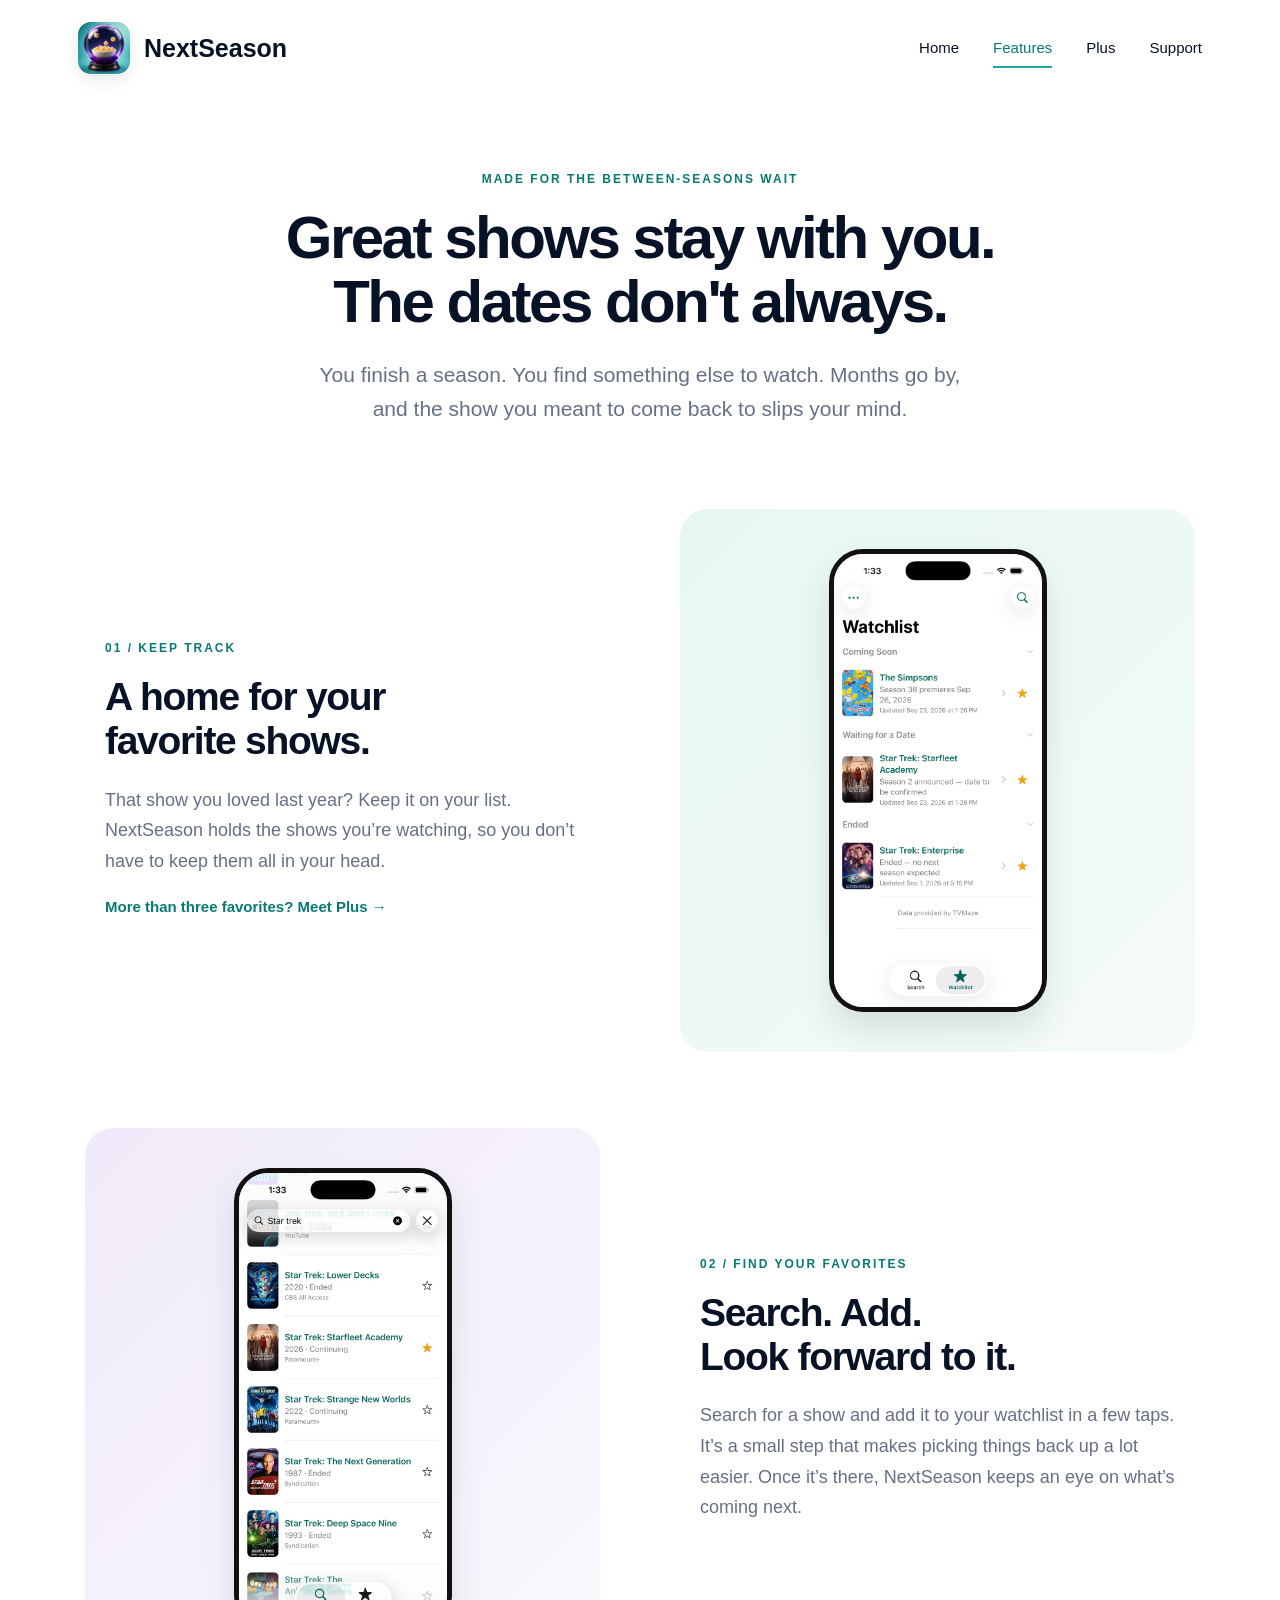
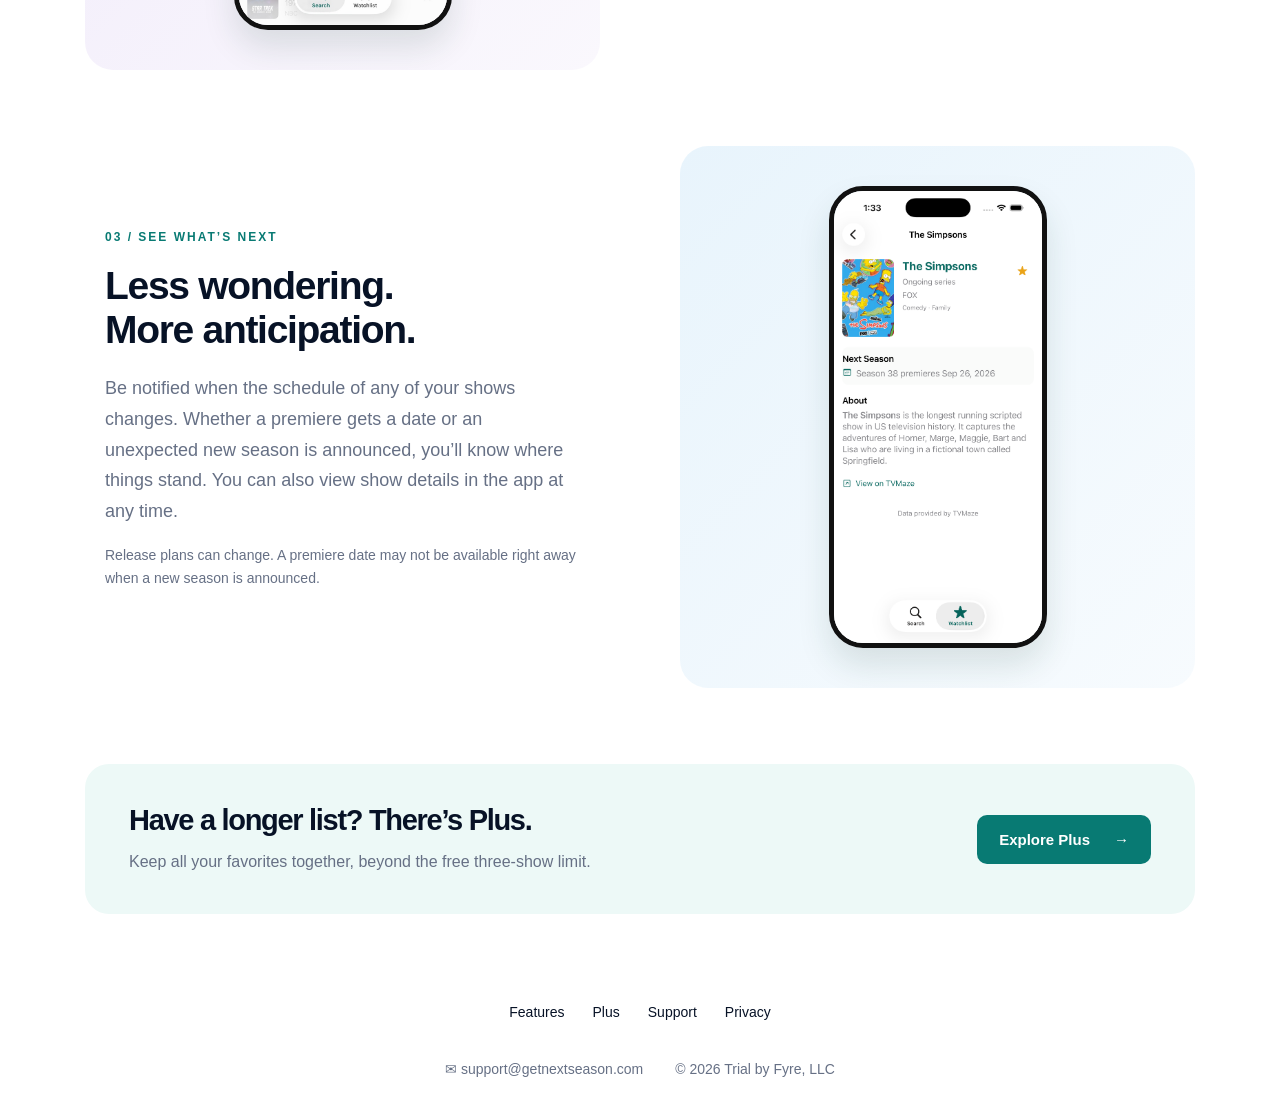
==== features.html @ cc56bf5a "Add remaining pages" ====
<!doctype html>
<html lang="en">
<head>
<meta charset="utf-8">
<meta name="viewport" content="width=device-width, initial-scale=1">
<title>Features — NextSeason</title>
<meta name="description" content="Keep track of the shows you love and get notified when new seasons are announced or premiere dates change.">
<link rel="stylesheet" href="styles.css">
</head>
<body>
<a class="skip-link" href="#main">Skip to content</a>
  <header class="site-header">
    <a class="brand" href="index.html" aria-label="NextSeason home">
      <img class="brand-icon" src="assets/nextseason-icon.jpeg" alt="">
      <span>NextSeason</span>
    </a>
    <nav aria-label="Primary navigation">
      <a href="index.html">Home</a>
      <a class="active" aria-current="page" href="features.html">Features</a>
      <a href="plus.html">Plus</a>
      <a href="support.html">Support</a>
    </nav>
  </header>

<main id="main" class="inner-page"><section class="page-intro"><p class="eyebrow">Made for the between-seasons wait</p><h1>Great shows stay with you.<br>The dates don't always.</h1><p class="lead">You finish a season. You find something else to watch. Months go by, and the show you meant to come back to slips your mind.</p></section>
<section class="feature-row"><div><p class="eyebrow">01 / Keep track</p><h2>A home for your<br>favorite shows.</h2><p>That show you loved last year? Keep it on your list. NextSeason holds the shows you’re watching, so you don’t have to keep them all in your head.</p><a class="text-link" href="plus.html">More than three favorites? Meet Plus →</a></div><div class="screenshot-panel mint"><div class="detail-phone"><img src="assets/watchlist.png" alt="Watchlist grouped into Coming Soon, Waiting for a Date, and Ended" loading="lazy"></div></div></section>
<section class="feature-row reverse"><div><p class="eyebrow">02 / Find your favorites</p><h2>Search. Add.<br>Look forward to it.</h2><p>Search for a show and add it to your watchlist in a few taps. It’s a small step that makes picking things back up a lot easier. Once it’s there, NextSeason keeps an eye on what’s coming next.</p></div><div class="screenshot-panel lilac"><div class="detail-phone"><img src="assets/search-results.jpeg" alt="NextSeason search results for Star Trek" loading="lazy"></div></div></section>
<section class="feature-row"><div><p class="eyebrow">03 / See what’s next</p><h2>Less wondering.<br>More anticipation.</h2><p>Be notified when the schedule of any of your shows changes. Whether a premiere gets a date or an unexpected new season is announced, you’ll know where things stand. You can also view show details in the app at any time.</p><p class="small-note">Release plans can change. A premiere date may not be available right away when a new season is announced.</p></div><div class="screenshot-panel sky"><div class="detail-phone"><img src="assets/show-detail.png" alt="Show details with next season and premiere information" loading="lazy"></div></div></section><section class="page-cta"><div><h2>Have a longer list? There’s Plus.</h2><p>Keep all your favorites together, beyond the free three-show limit.</p></div><a class="button" href="plus.html">Explore Plus <span aria-hidden="true">→</span></a></section></main>
  <footer>
    <div aria-hidden="true"></div>
    <nav aria-label="Footer navigation">
      <a href="features.html">Features</a>
      <a href="plus.html">Plus</a>
      <a href="support.html">Support</a>
      <a href="privacy.html">Privacy</a>
    </nav>
    <div class="footer-contact">
      <a href="mailto:support@getnextseason.com"><span aria-hidden="true">✉</span> support@getnextseason.com</a>
      <p>© 2026 Trial by Fyre, LLC</p>
    </div>
  </footer>
</body>
</html>
---- styles.css ----
*{box-sizing:border-box} :root{--ink:#071226;--muted:#667085;--teal:#087a73;--mint:#edf9f7}
html{scroll-behavior:smooth} body{margin:0;background:#fff;color:var(--ink);font-family:-apple-system,BlinkMacSystemFont,"SF Pro Display","SF Pro Text",Inter,Arial,sans-serif}
a{color:inherit;text-decoration:none}.site-header,main,footer{max-width:1180px;margin:auto}.site-header{height:96px;display:grid;grid-template-columns:1fr auto 1fr;align-items:center;padding:0 28px;gap:32px}
.brand{display:flex;align-items:center;gap:14px;font-weight:760;font-size:25px;white-space:nowrap}.brand-mark{width:52px;height:52px;border-radius:13px;background:linear-gradient(145deg,#24bd61,#07814e);display:grid;place-items:center;box-shadow:0 6px 16px #0a8f5030}.tv{width:25px;height:20px;border:2px solid white;border-radius:5px;position:relative}.tv:before,.tv:after{content:"";position:absolute;top:-7px;width:9px;height:2px;background:white}.tv:before{left:4px;transform:rotate(38deg)}.tv:after{right:4px;transform:rotate(-38deg)}
nav{display:flex;gap:34px;font-size:15px}nav a{padding:10px 0}nav .active{color:#087a73;border-bottom:2px solid #20a59a}.site-header>.store-badge{justify-self:end}
.store-badge{display:inline-flex;align-items:center;gap:10px;background:#050505;color:white;border-radius:9px;padding:8px 14px;font-weight:650;font-size:24px;line-height:.9;box-shadow:0 2px 5px #0002}.store-badge small{display:block;font-size:10px;font-weight:500;line-height:1.15}.store-badge.small{font-size:17px;padding:7px 11px}.store-badge.small small{font-size:8px}.apple{font-size:25px;line-height:1;color:white}
.hero{min-height:590px;display:grid;grid-template-columns:1.02fr .98fr;align-items:center;padding:45px 35px 10px}.hero-copy{padding-left:5px;z-index:2}.hero h1{font-size:62px;line-height:1.02;letter-spacing:-2.8px;margin:0 0 24px;max-width:620px}.hero-copy>p:not(.fine-print){font-size:21px;line-height:1.5;color:var(--muted);max-width:590px;margin:0 0 34px}.fine-print{font-size:16px;color:#8790a3;margin-top:16px}.fine-print span{padding:0 8px}.hero-art{height:550px;position:relative;display:grid;place-items:center}.mint-orb{position:absolute;width:450px;height:450px;border-radius:50%;background:radial-gradient(circle at 40% 40%,#e4f8f5,#f7fcfb 70%);right:0;top:45px}.phone{position:relative;background:#111;border:5px solid #111;border-radius:38px;overflow:hidden;box-shadow:0 18px 30px #1b443023;width:235px;aspect-ratio:800/1800}.phone img{width:100%;height:100%;object-fit:cover;display:block}.hero-phone{width:285px;transform:rotate(7deg);border-width:7px;border-radius:46px}
.features{display:grid;grid-template-columns:repeat(3,1fr);gap:55px;text-align:center;padding:80px 80px 58px}.features article{max-width:300px;margin:0 auto}.feature-icon{width:78px;height:78px;border-radius:50%;display:grid;place-items:center;margin:0 auto 16px;font-size:37px;font-weight:800}.green{background:#e2f7f3;color:#087a73}.blue{background:#e8f5ff;color:#2584c6}.purple{background:#f2ebff;color:#5730a7}.features h2{font-size:20px;line-height:1.1;min-height:2.2em;margin:0 0 10px}.features p{font-size:16px;line-height:1.45;color:#566074;margin:0}
.showcase{margin:0 22px 0;border-radius:24px;background:linear-gradient(105deg,#f1faf8,#fbfdfd);min-height:440px;display:grid;grid-template-columns:34% 66%;align-items:center;padding:45px 55px;overflow:hidden}.showcase-copy{align-self:center}.showcase h2{font-size:47px;line-height:1.02;letter-spacing:-1.8px;margin:0 0 20px}.showcase-copy p{font-size:18px;line-height:1.45;color:#596579;max-width:350px;margin:0 0 30px}.phone-group{display:flex;align-items:flex-end;justify-content:flex-end;gap:12px;height:395px;padding-right:5px}.phone-group .phone{width:176px;border-radius:34px}.phone-group .raised{transform:translateY(-12px)}
footer{height:110px;display:grid;grid-template-columns:1fr auto 1fr;align-items:center;padding:0 28px;gap:25px}footer .brand{font-size:22px}footer .brand-mark{width:44px;height:44px}footer nav{gap:28px;font-size:14px}footer>.store-badge{justify-self:end}
@media(max-width:900px){.site-header{grid-template-columns:1fr auto}.site-header nav{display:none}.hero{grid-template-columns:1fr;padding-top:55px}.hero-copy{text-align:center}.hero h1{font-size:50px;margin-inline:auto}.hero-copy>p:not(.fine-print){margin-inline:auto}.hero-art{height:500px}.features{padding-inline:25px;gap:25px}.showcase{grid-template-columns:1fr;padding:45px 25px}.showcase-copy{text-align:center}.showcase-copy p{margin-inline:auto}.phone-group{justify-content:center;margin-top:35px}.phone-group .phone{width:162px}footer{grid-template-columns:1fr auto}footer nav{display:none}}
@media(max-width:620px){.site-header{height:80px;padding:0 18px}.brand{font-size:20px}.brand-mark{width:42px;height:42px}.site-header>.store-badge{display:none}.hero{padding:35px 20px 0;min-height:0}.hero h1{font-size:42px;letter-spacing:-1.7px}.hero-copy>p:not(.fine-print){font-size:18px}.hero-art{height:450px}.hero-phone{width:245px}.mint-orb{width:330px;height:330px;right:50%;transform:translateX(50%)}.features{grid-template-columns:1fr;padding:30px 30px 55px;gap:40px}.showcase{margin:0;display:block}.showcase h2{font-size:40px}.phone-group{height:auto;gap:7px;align-items:flex-end}.phone-group .phone{width:26.6%;border-width:3px;border-radius:22px}.phone-group .raised{transform:none}footer{height:90px;padding:0 18px}footer>.store-badge{display:none}}

.brand-icon{
  width:52px;
  height:52px;
  border-radius:13px;
  object-fit:cover;
  display:block;
  box-shadow:0 6px 16px #00000018;
}
footer .brand-icon{width:44px;height:44px;border-radius:11px}
@media(max-width:620px){.brand-icon{width:42px;height:42px;border-radius:10px}}

.official-store-badge{
  display:inline-block;
  line-height:0;
}
.official-store-badge img{
  display:block;
  height:54px;
  width:auto;
}
@media(max-width:620px){
  .official-store-badge img{height:48px}
}

/* Preserve the real screenshot width in the hero instead of covering its edges
   with the prototype's heavy fake phone bezel. */
.hero-phone{
  width:315px;
  border-width:3px;
  border-radius:42px;
}
@media(max-width:620px){
  .hero-phone{width:270px;border-width:3px}
}

/* Hero phone correction:
   - don't force the screenshot into the generic .phone aspect ratio (which crops it)
   - restore a substantial bezel
   - size/position the phone independently so it stays below the header */
.hero-art{
  align-items:start;
  padding-top:42px;
}
.hero-phone{
  width:300px;
  aspect-ratio:auto;
  height:auto;
  border:7px solid #111;
  border-radius:46px;
  overflow:hidden;
  transform:rotate(7deg);
}
.hero-phone img{
  width:100%;
  height:auto;
  object-fit:contain;
  display:block;
}
@media(max-width:620px){
  .hero-phone{
    width:255px;
    border-width:6px;
    border-radius:40px;
  }
}

/* Slightly reduce the hero phone while preserving its corrected proportions,
   bezel, angle, and uncropped screenshot. */
.hero-phone{
  width:270px;
}
@media(max-width:620px){
  .hero-phone{width:235px}
}

/* With the smaller phone, bring it slightly higher within the hero. */
.hero-art{
  padding-top:18px;
}

/* Preserve the real showcase screenshots' natural proportions, as in the hero. */
.phone-group{height:auto;padding-top:12px}
.phone-group .phone{aspect-ratio:auto;height:auto}
.phone-group .phone img{width:100%;height:auto;object-fit:contain;display:block}

/* Layer the side screenshots behind the raised center screenshot. */
.phone-group{gap:0;isolation:isolate}
.phone-group .phone{z-index:1}
.phone-group .phone + .phone{margin-left:-24px}
.phone-group .raised{z-index:2}
@media(max-width:620px){
  .phone-group .phone + .phone{margin-left:-12px}
}

/* Center company contact details below the existing footer navigation. */
footer{height:auto;grid-template-rows:110px auto;row-gap:0;padding-bottom:28px}
.footer-contact{grid-column:1 / -1;margin-top:-20px;display:flex;justify-content:center;align-items:center;gap:8px 32px;flex-wrap:wrap;text-align:center;font-size:14px;line-height:1.7;color:#667085}
.footer-contact p{margin:0}
.footer-contact a:hover{text-decoration:underline}
@media(max-width:620px){footer{grid-template-rows:90px auto}}

/* Let the stacked hero reserve the full phone height and tilted-edge clearance. */
@media(max-width:900px){
  .hero-art{height:auto;padding-bottom:40px}
}

/* Shared navigation and inner pages. */
.site-header{grid-template-columns:1fr auto}
.site-header nav a:hover,footer nav a:hover,.text-link:hover{color:var(--teal)}
a:focus-visible,summary:focus-visible{outline:3px solid #087a73;outline-offset:5px;border-radius:3px}
.skip-link{position:absolute;left:20px;top:-80px;background:var(--ink);color:white;padding:12px 18px;z-index:10}.skip-link:focus{top:12px}
.inner-page{padding:0 35px}.page-intro{text-align:center;max-width:850px;margin:0 auto;padding:76px 0 64px}.eyebrow{text-transform:uppercase;font-size:12px;font-weight:750;letter-spacing:2px;color:var(--teal);margin:0 0 20px}.page-intro h1{font-size:60px;line-height:1.06;letter-spacing:-2.5px;margin:0 0 25px}.lead{font-size:21px;line-height:1.6;color:var(--muted);max-width:680px;margin:0 auto}.inner-page h2{font-size:39px;line-height:1.12;letter-spacing:-1.3px;margin:0 0 22px}.feature-row{display:grid;grid-template-columns:1fr 1fr;gap:80px;align-items:center;margin:20px 0 76px}.feature-row>div:first-child{padding:20px}.feature-row p:not(.eyebrow),.about-story p:not(.eyebrow),.reading-section>p:not(.eyebrow){font-size:18px;line-height:1.7;color:var(--muted)}.feature-row.reverse>div:first-child{grid-column:2;grid-row:1}.feature-row.reverse>.screenshot-panel{grid-column:1;grid-row:1}.screenshot-panel{border-radius:28px;padding:40px 28px;display:flex;justify-content:center;overflow:hidden}.mint{background:linear-gradient(135deg,#e6f7f3,#f5fbfa)}.lilac{background:linear-gradient(135deg,#f0eafa,#faf8fd)}.sky{background:linear-gradient(135deg,#e8f4fc,#f7fbfe)}.detail-phone{width:218px;border:5px solid #111;border-radius:34px;overflow:hidden;box-shadow:0 18px 32px #173f3020;line-height:0;max-width:100%}.detail-phone img{width:100%;height:auto;display:block}.text-link{font-size:15px;font-weight:650;color:var(--teal);line-height:1.7}.page-cta{background:var(--mint);border-radius:24px;padding:40px 44px;display:flex;align-items:center;justify-content:space-between;gap:30px;margin:30px 0 45px}.page-cta h2{font-size:29px;margin-bottom:12px}.page-cta p{color:var(--muted);line-height:1.6;margin:0;max-width:600px}.button{display:inline-flex;align-items:center;justify-content:center;gap:24px;background:var(--teal);color:#fff;border-radius:10px;padding:16px 22px;font-size:15px;font-weight:650;white-space:nowrap}.button:hover{background:#065f59}.plans{display:grid;grid-template-columns:1fr 1fr;gap:28px;max-width:940px;margin:0 auto 65px}.plan{border:1px solid #e1e7e8;border-radius:24px;padding:38px}.featured-plan{background:var(--mint);border-color:#a7d9d1}.plan h2{font-size:34px;margin-bottom:14px}.plan-summary{color:var(--muted);line-height:1.6}.plan-highlight{font-size:30px;font-weight:700;letter-spacing:-1px;margin:35px 0 26px}.plan-highlight span{font-size:16px;font-weight:400;letter-spacing:0;color:var(--muted)}.check-list{list-style:none;margin:0;padding:22px 0 0;border-top:1px solid #dce6e4}.check-list li{position:relative;padding:0 0 18px 26px;line-height:1.6;font-size:16px}.check-list li:before{content:'✓';position:absolute;left:0;color:var(--teal)}.inner-page .small-note{font-size:14px!important;line-height:1.65!important;color:var(--muted)}.reading-section{max-width:720px;text-align:center;margin:65px auto}.support-layout{display:grid;grid-template-columns:1.6fr 1fr;gap:60px;margin:0 0 80px;align-items:start}.faq h2{font-size:28px;margin-bottom:25px}.faq details{border-bottom:1px solid #e3e8e9}.faq summary{cursor:pointer;font-size:17px;font-weight:650;padding:23px 0;line-height:1.5}.faq-answer p{margin:0 0 24px;color:var(--muted);line-height:1.7}.faq-answer a{text-decoration:underline;color:var(--teal)}.contact-card{padding:32px;background:var(--mint);border-radius:24px}.contact-card .feature-icon{margin:0 0 25px;width:58px;height:58px;font-size:26px}.contact-card h2{font-size:27px}.contact-card p{color:var(--muted);line-height:1.7}.contact-card a{overflow-wrap:anywhere}.about-story{display:grid;grid-template-columns:1fr 1fr;gap:70px;align-items:center;margin:0 0 70px}.values-grid{display:grid;grid-template-columns:repeat(3,1fr);gap:38px;padding:20px 0 40px}.values-grid h2{font-size:23px;letter-spacing:-.5px;margin:18px 0 14px}.values-grid p{color:var(--muted);font-size:16px;line-height:1.7}footer{display:flex;flex-direction:column;gap:28px;padding-top:35px;padding-bottom:30px}footer>div[aria-hidden]{display:none}footer .footer-contact{margin:0}footer nav{display:flex;flex-wrap:wrap;justify-content:center}
@media(max-width:900px){.site-header{height:auto;min-height:96px;display:flex;flex-wrap:wrap;justify-content:space-between;gap:14px;padding-top:20px;padding-bottom:18px}.site-header nav{display:flex;gap:22px}.page-intro h1{font-size:48px}.feature-row,.about-story{gap:35px}.page-cta{padding:30px}.support-layout{gap:28px;grid-template-columns:1.25fr 1fr}.plan{padding:28px}}
@media(max-width:620px){.site-header{justify-content:center}.site-header nav{width:100%;justify-content:center;gap:22px;font-size:14px}.inner-page{padding:0 20px}.page-intro{padding:48px 0 38px}.page-intro h1{font-size:39px;letter-spacing:-1.6px}.lead{font-size:18px}.inner-page h2{font-size:31px}.feature-row,.about-story,.support-layout,.plans,.values-grid{grid-template-columns:1fr;gap:28px}.feature-row{margin:0 0 48px}.feature-row>div:first-child{padding:8px 0}.feature-row.reverse>div:first-child,.feature-row.reverse>.screenshot-panel{grid-column:auto;grid-row:auto}.screenshot-panel{padding:30px}.detail-phone{width:205px}.page-cta{align-items:flex-start;flex-direction:column;padding:28px}.page-cta h2{font-size:27px}.plan h2{font-size:30px}.plans{margin-bottom:45px}.reading-section{margin:45px 0}.about-story{margin-bottom:42px}.values-grid{gap:20px}.values-grid h2{font-size:23px}.faq h2{font-size:27px}.contact-card h2{font-size:27px}footer nav{gap:22px;font-size:14px}.footer-contact{font-size:13px}.site-header .brand{font-size:22px}}
@media(prefers-reduced-motion:reduce){html{scroll-behavior:auto}}

/* Readable legal pages, using the shared site typography and colors. */
.legal-page{max-width:800px;padding:64px 35px 60px;font-size:17px;line-height:1.75}
.legal-page h1{font-size:48px;line-height:1.12;letter-spacing:-1.8px;margin:0 0 16px}
.legal-page .policy-date{color:var(--muted);font-size:15px;margin:0 0 32px}
.legal-page h2{font-size:25px;line-height:1.3;letter-spacing:-.5px;margin:40px 0 14px}
.legal-page p{margin:0 0 18px}
.legal-page ul{padding-left:24px;margin:0 0 20px}
.legal-page li{padding-left:4px;margin:8px 0}
.legal-page a{color:var(--teal);text-decoration:underline;text-underline-offset:3px;overflow-wrap:anywhere}
.legal-page a:hover{text-decoration-thickness:2px}
@media(max-width:620px){.legal-page{padding:40px 20px;font-size:16px}.legal-page h1{font-size:36px;letter-spacing:-1px}.legal-page h2{font-size:23px;margin-top:32px}}
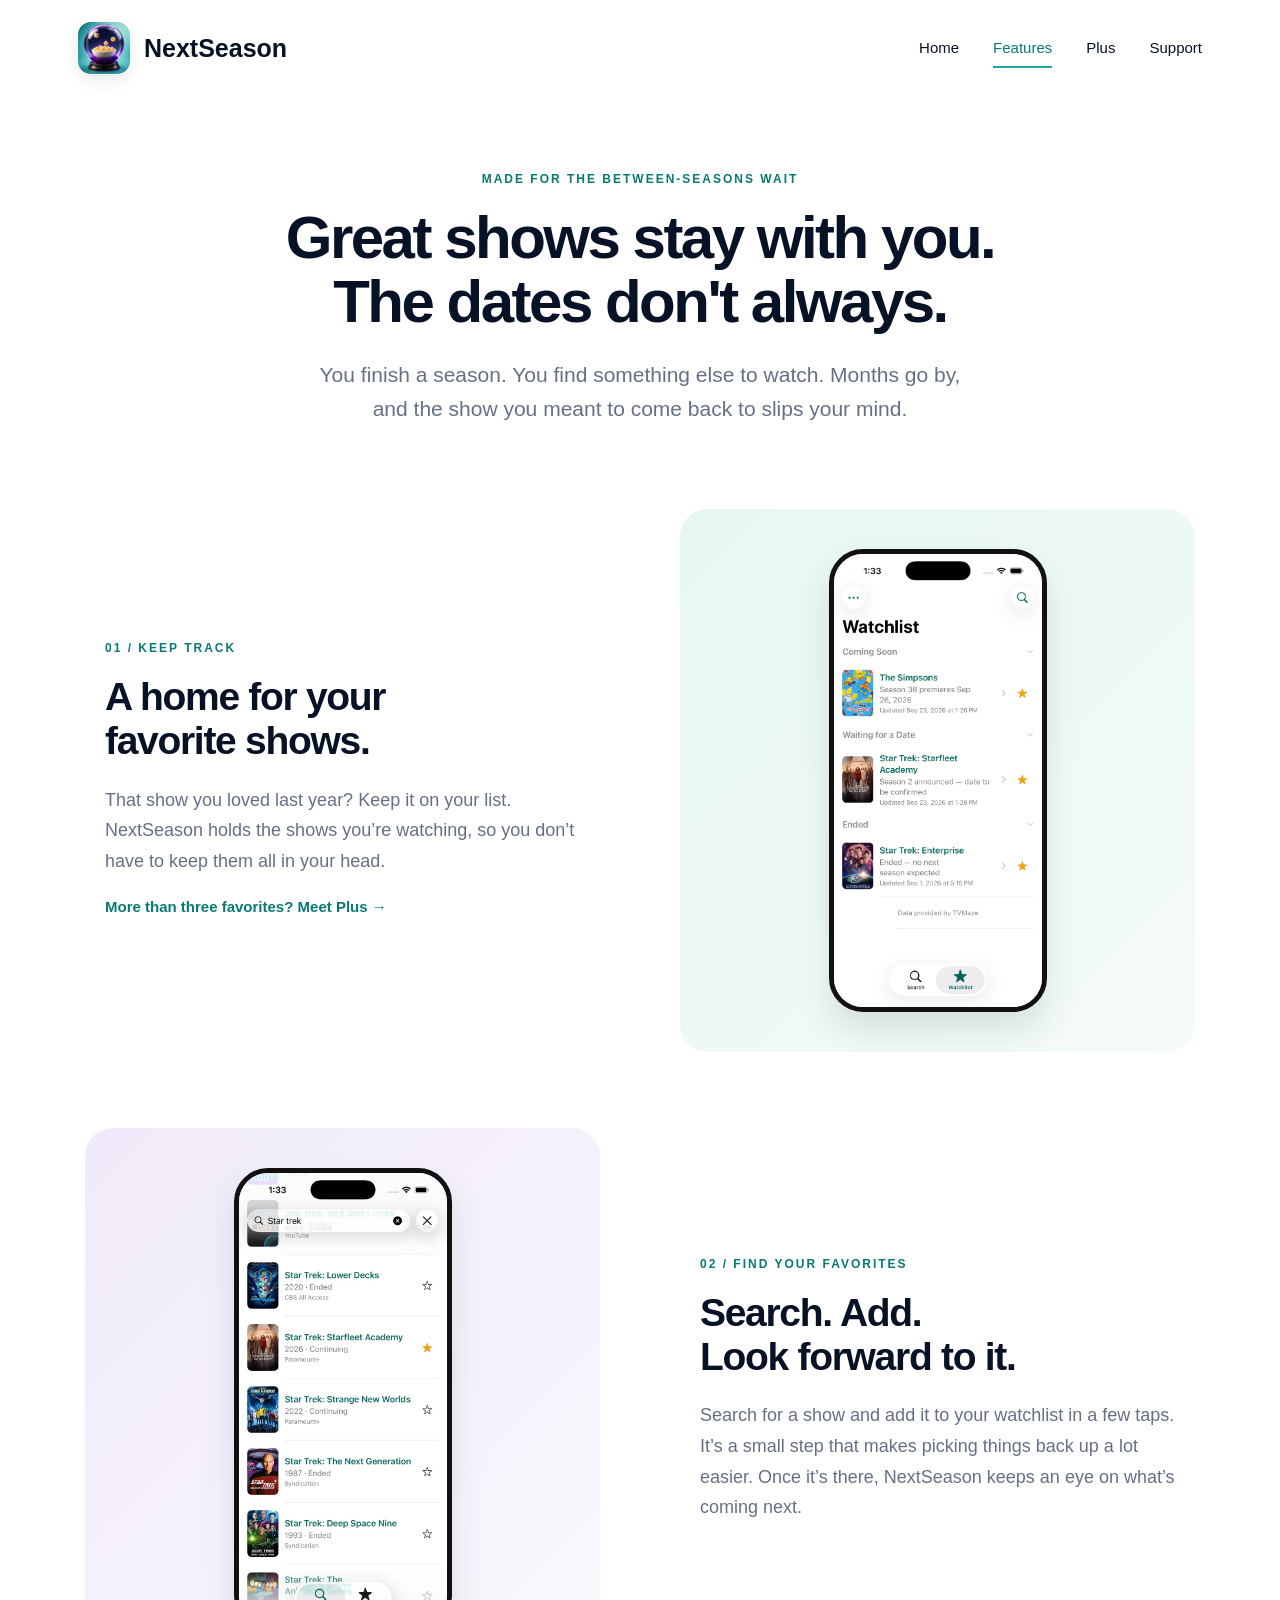
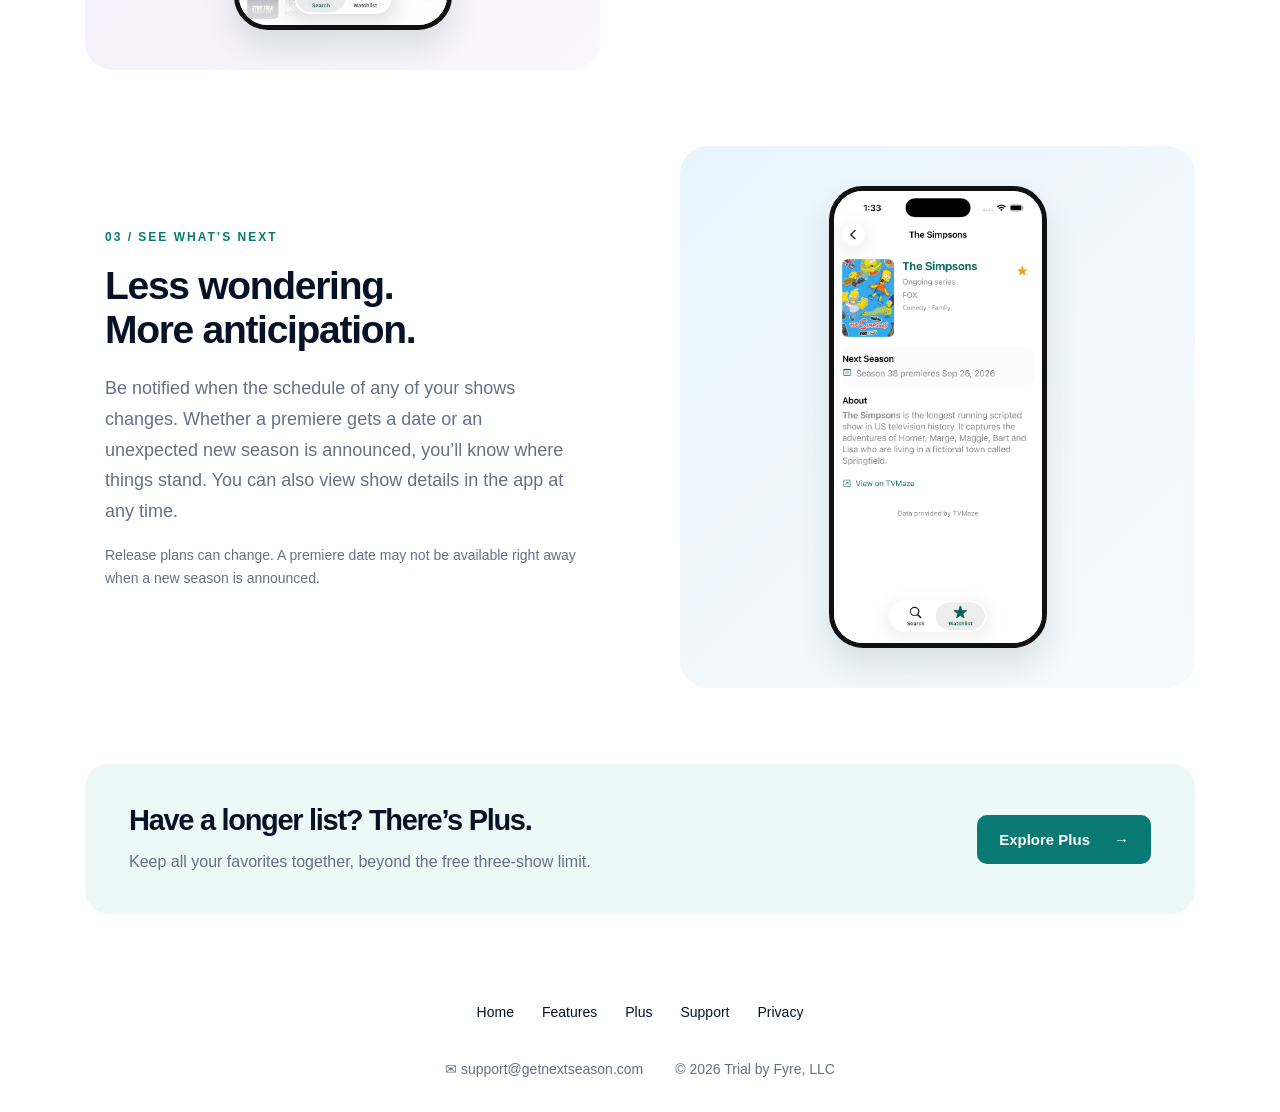
==== commit baadb7a8: "Add Home to footer links" ====
--- a/features.html
+++ b/features.html
@@ -29,6 +29,7 @@
   <footer>
     <div aria-hidden="true"></div>
     <nav aria-label="Footer navigation">
+      <a href="index.html">Home</a>
       <a href="features.html">Features</a>
       <a href="plus.html">Plus</a>
       <a href="support.html">Support</a>
--- a/styles.css
+++ b/styles.css
@@ -4,7 +4,7 @@
 .brand{display:flex;align-items:center;gap:14px;font-weight:760;font-size:25px;white-space:nowrap}.brand-mark{width:52px;height:52px;border-radius:13px;background:linear-gradient(145deg,#24bd61,#07814e);display:grid;place-items:center;box-shadow:0 6px 16px #0a8f5030}.tv{width:25px;height:20px;border:2px solid white;border-radius:5px;position:relative}.tv:before,.tv:after{content:"";position:absolute;top:-7px;width:9px;height:2px;background:white}.tv:before{left:4px;transform:rotate(38deg)}.tv:after{right:4px;transform:rotate(-38deg)}
 nav{display:flex;gap:34px;font-size:15px}nav a{padding:10px 0}nav .active{color:#087a73;border-bottom:2px solid #20a59a}.site-header>.store-badge{justify-self:end}
 .store-badge{display:inline-flex;align-items:center;gap:10px;background:#050505;color:white;border-radius:9px;padding:8px 14px;font-weight:650;font-size:24px;line-height:.9;box-shadow:0 2px 5px #0002}.store-badge small{display:block;font-size:10px;font-weight:500;line-height:1.15}.store-badge.small{font-size:17px;padding:7px 11px}.store-badge.small small{font-size:8px}.apple{font-size:25px;line-height:1;color:white}
-.hero{min-height:590px;display:grid;grid-template-columns:1.02fr .98fr;align-items:center;padding:45px 35px 10px}.hero-copy{padding-left:5px;z-index:2}.hero h1{font-size:62px;line-height:1.02;letter-spacing:-2.8px;margin:0 0 24px;max-width:620px}.hero-copy>p:not(.fine-print){font-size:21px;line-height:1.5;color:var(--muted);max-width:590px;margin:0 0 34px}.fine-print{font-size:16px;color:#8790a3;margin-top:16px}.fine-print span{padding:0 8px}.hero-art{height:550px;position:relative;display:grid;place-items:center}.mint-orb{position:absolute;width:450px;height:450px;border-radius:50%;background:radial-gradient(circle at 40% 40%,#e4f8f5,#f7fcfb 70%);right:0;top:45px}.phone{position:relative;background:#111;border:5px solid #111;border-radius:38px;overflow:hidden;box-shadow:0 18px 30px #1b443023;width:235px;aspect-ratio:800/1800}.phone img{width:100%;height:100%;object-fit:cover;display:block}.hero-phone{width:285px;transform:rotate(7deg);border-width:7px;border-radius:46px}
+.hero{min-height:590px;display:grid;grid-template-columns:1.02fr .98fr;align-items:center;padding:45px 35px 10px}.hero-copy{padding-left:5px;z-index:2}.hero h1{font-size:62px;line-height:1.02;letter-spacing:-2.8px;margin:0 0 24px;max-width:620px}.hero-copy>p:not(.fine-print){font-size:21px;line-height:1.5;color:var(--muted);max-width:590px;margin:0 0 34px}.fine-print{font-size:16px;color:#6d7689;margin-top:16px}.fine-print span{padding:0 8px}.hero-art{height:550px;position:relative;display:grid;place-items:center}.mint-orb{position:absolute;width:450px;height:450px;border-radius:50%;background:radial-gradient(circle at 40% 40%,#e4f8f5,#f7fcfb 70%);right:0;top:45px}.phone{position:relative;background:#111;border:5px solid #111;border-radius:38px;overflow:hidden;box-shadow:0 18px 30px #1b443023;width:235px;aspect-ratio:800/1800}.phone img{width:100%;height:100%;object-fit:cover;display:block}.hero-phone{width:285px;transform:rotate(7deg);border-width:7px;border-radius:46px}
 .features{display:grid;grid-template-columns:repeat(3,1fr);gap:55px;text-align:center;padding:80px 80px 58px}.features article{max-width:300px;margin:0 auto}.feature-icon{width:78px;height:78px;border-radius:50%;display:grid;place-items:center;margin:0 auto 16px;font-size:37px;font-weight:800}.green{background:#e2f7f3;color:#087a73}.blue{background:#e8f5ff;color:#2584c6}.purple{background:#f2ebff;color:#5730a7}.features h2{font-size:20px;line-height:1.1;min-height:2.2em;margin:0 0 10px}.features p{font-size:16px;line-height:1.45;color:#566074;margin:0}
 .showcase{margin:0 22px 0;border-radius:24px;background:linear-gradient(105deg,#f1faf8,#fbfdfd);min-height:440px;display:grid;grid-template-columns:34% 66%;align-items:center;padding:45px 55px;overflow:hidden}.showcase-copy{align-self:center}.showcase h2{font-size:47px;line-height:1.02;letter-spacing:-1.8px;margin:0 0 20px}.showcase-copy p{font-size:18px;line-height:1.45;color:#596579;max-width:350px;margin:0 0 30px}.phone-group{display:flex;align-items:flex-end;justify-content:flex-end;gap:12px;height:395px;padding-right:5px}.phone-group .phone{width:176px;border-radius:34px}.phone-group .raised{transform:translateY(-12px)}
 footer{height:110px;display:grid;grid-template-columns:1fr auto 1fr;align-items:center;padding:0 28px;gap:25px}footer .brand{font-size:22px}footer .brand-mark{width:44px;height:44px}footer nav{gap:28px;font-size:14px}footer>.store-badge{justify-self:end}
